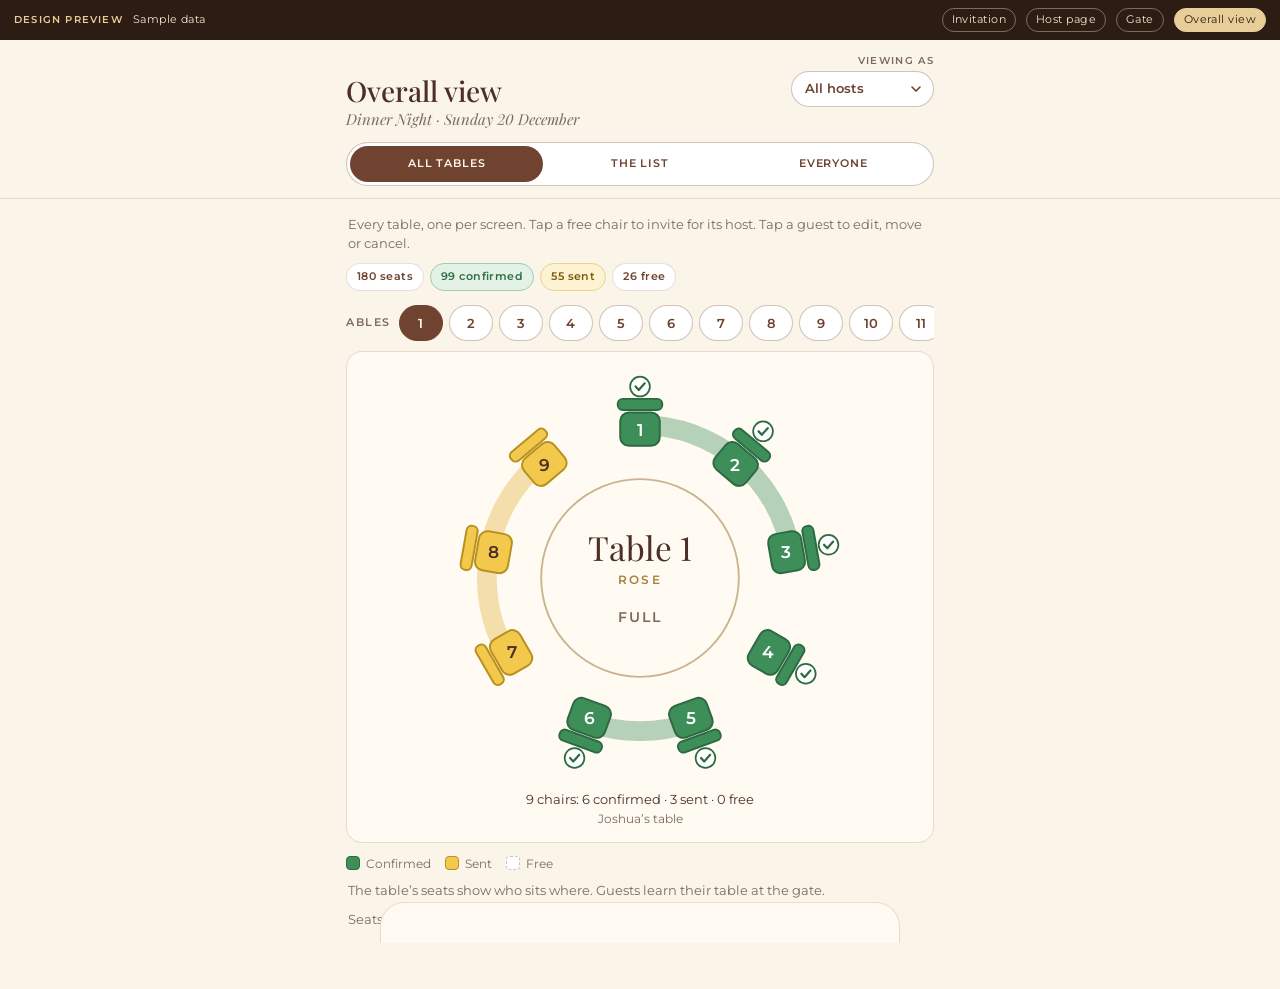
==== admin.html @ 40bae159 "Gate finds guests by code, phone or name; save with no WhatsApp; Directions after confirming Gate - " ====
<!DOCTYPE html>
<html lang="en">
<head>
<meta charset="utf-8">
<meta name="viewport" content="width=device-width,initial-scale=1,viewport-fit=cover">
<meta name="robots" content="noindex">
<meta name="theme-color" content="#fbf4e8">
<title>Overall view · Dinner Night</title>
<link rel="icon" href="./icon.svg" type="image/svg+xml">
<link rel="preconnect" href="https://fonts.googleapis.com">
<link rel="preconnect" href="https://fonts.gstatic.com" crossorigin>
<link href="https://fonts.googleapis.com/css2?family=Playfair+Display:ital,wght@0,400;0,500;1,400&family=Montserrat:wght@400;500;600&display=swap" rel="stylesheet">
<link rel="stylesheet" href="./staff.css?v=27">
<link rel="stylesheet" href="./app.css?v=27">
</head>
<body>
<div class="preview">
  <b>Design preview</b><span>Sample data</span>
  <span class="spacer"></span>
  <a href="./index.html?review">Invitation</a><a href="./host.html">Host page</a><a href="./gate.html">Gate</a><a href="./admin.html" aria-current="page">Overall view</a>
</div>
<!-- the page itself is drawn by app.js: the same page for a host and for the overall view -->
<div id="app"></div>
<!-- ?v= changes with every update, so a phone never mixes a new page with scripts it kept from before -->
<script>window.MODE='admin';</script>
<script src="./config.js?v=27"></script>
<script src="./api.js?v=27"></script>
<script src="./live.js?v=27"></script>
<script src="./room.js?v=27"></script>
<script src="./demo-data.js?v=27"></script>
<script src="./app.js?v=27"></script>
</body>
</html>
---- staff.css ----
/* Shared look for the host board, the gate and the overall view: the invitation's palette and type */
:root{
  --ivory:#fff8ec;--paper:#fbf4e8;--card:#fffaf2;--cream:#efe2cc;
  --gold:#c9a45e;--gold-deep:#a8823f;--choc:#6f432f;--choc-deep:#4c2f25;--ink:#3d2a22;--soft:#7c6a5f;
  --line:rgba(111,67,47,.16);--line-strong:rgba(111,67,47,.32);
  --sent:#fffaf1;--sent-line:#e3d2b3;--confirmed:#6f432f;--declined:#f6e1c3;--declined-line:#e0b97c;--declined-ink:#7a4f12;
  --arrived:#3e7a4f;--bad:#a3392b;
  --serif:'Playfair Display',Georgia,'Times New Roman',serif;--sans:'Montserrat',Arial,sans-serif;
}
*{box-sizing:border-box}
html{-webkit-text-size-adjust:100%}
body{margin:0;background:var(--paper);color:var(--ink);font-family:var(--sans);font-size:14px;line-height:1.45;-webkit-tap-highlight-color:transparent;font-variant-numeric:lining-nums}
button,input,select{font:inherit}
a{color:inherit}

.live .preview,.live .demo-only{display:none!important}   /* a real page: no design-preview ribbon */
.preview{display:flex;flex-wrap:wrap;align-items:center;gap:6px 10px;padding:8px 14px;background:#2c1c14;color:#f5e6cc;font-size:11px;letter-spacing:.04em}
.preview b{font-weight:600;color:#e7cd98;letter-spacing:.12em;text-transform:uppercase;font-size:10px}
.preview a{color:#f5e6cc;text-decoration:none;border:1px solid rgba(231,205,152,.45);border-radius:999px;padding:3px 9px}
.preview a[aria-current]{background:#e7cd98;color:#2c1c14;border-color:#e7cd98}
.preview select{background:#3a271d;color:#f5e6cc;border:1px solid rgba(231,205,152,.45);border-radius:999px;padding:3px 8px;font-size:11px}
.preview .spacer{flex:1}

.top{position:sticky;top:0;z-index:5;background:rgba(251,244,232,.95);backdrop-filter:blur(8px);-webkit-backdrop-filter:blur(8px);border-bottom:1px solid var(--line)}
.top .in{max-width:620px;margin:0 auto;padding:14px 16px 12px}
h1{margin:0;font-family:var(--serif);font-weight:500;font-size:28px;line-height:1.1;color:var(--choc-deep)}
.sub{margin-top:2px;font-family:var(--serif);font-style:italic;font-size:15px;color:var(--soft)}
.chips{display:flex;flex-wrap:wrap;gap:6px;margin-top:10px}
.chip{font-size:11px;font-weight:600;letter-spacing:.04em;padding:5px 10px;border-radius:999px;background:#fff;border:1px solid var(--line);color:var(--choc);white-space:nowrap}
.chip.warn{background:var(--declined);border-color:var(--declined-line);color:var(--declined-ink)}
.chip.bad{background:#f8e1dc;border-color:#e3a99e;color:var(--bad)}
.chip.ok{background:#e4efe5;border-color:#a9c9b0;color:var(--arrived)}

.wrap{max-width:620px;margin:0 auto;padding:14px 16px 60px}
.card{background:var(--card);border:1px solid var(--line);border-radius:16px;padding:14px;margin-top:14px}
.card-head{display:flex;align-items:baseline;justify-content:space-between;gap:10px}
.card-head h2{margin:0;font-family:var(--serif);font-weight:500;font-size:22px;color:var(--choc-deep)}
.card-head span{font-size:12px;color:var(--soft);text-align:right}
.section-title{margin:26px 0 0;font-family:var(--sans);font-size:11px;font-weight:600;letter-spacing:.18em;text-transform:uppercase;color:var(--choc)}

.btn{min-height:44px;padding:0 18px;border-radius:999px;border:1px solid var(--line-strong);background:#fff;color:var(--choc);font-size:11px;font-weight:600;letter-spacing:.1em;text-transform:uppercase;display:inline-flex;align-items:center;justify-content:center;cursor:pointer;text-decoration:none}
.btn.primary{background:var(--choc);border-color:var(--choc);color:var(--ivory)}
.btn.green{background:var(--arrived);border-color:var(--arrived);color:#fff}
.btn.wide{width:100%}
.btn:disabled{opacity:.4;cursor:default}
.btn:focus-visible,.box:focus-visible{outline:2px solid var(--gold-deep);outline-offset:3px}
.stack{display:grid;gap:10px;margin-top:16px}

.veil{position:fixed;inset:0;z-index:20;background:rgba(49,32,24,.45);opacity:0;pointer-events:none;transition:opacity .25s}
.veil.show{opacity:1;pointer-events:auto}
.sheet{position:fixed;left:50%;bottom:0;z-index:21;width:min(100%,520px);max-height:92vh;overflow:auto;transform:translate(-50%,105%);background:var(--card);border:1px solid rgba(214,182,118,.45);border-bottom:0;border-radius:24px 24px 0 0;padding:22px 18px calc(18px + env(safe-area-inset-bottom));box-shadow:0 -20px 60px rgba(49,32,24,.25);transition:transform .4s cubic-bezier(.2,.8,.2,1)}
.sheet.show{transform:translate(-50%,0)}
.sheet:not(.show){box-shadow:none}
.sheet h3{margin:0;font-family:var(--serif);font-weight:500;font-size:26px;color:var(--choc-deep)}
.sheet .meta{margin-top:2px;font-size:12px;color:var(--soft)}
.field{margin-top:14px}
.field label,.field .lab{display:block;font-size:11px;font-weight:600;letter-spacing:.14em;text-transform:uppercase;color:var(--choc)}
.field input{display:block;width:100%;margin-top:6px;min-height:48px;padding:0 14px;border:1px solid var(--line-strong);border-radius:12px;background:#fff;font-size:17px;color:var(--choc-deep);outline:none}
.field input:focus{border-color:var(--gold-deep);box-shadow:0 0 0 3px rgba(197,154,82,.18)}
.err{margin-top:6px;font-size:13px;color:var(--bad)}
.err[hidden]{display:none}
.stepper{display:flex;align-items:center;justify-content:space-between;margin-top:6px;border:1px solid var(--line-strong);border-radius:12px;background:#fff;padding:3px}
.stepper button{width:46px;height:42px;border:0;border-radius:9px;background:rgba(111,67,47,.08);font-size:20px;color:var(--choc);cursor:pointer}
.stepper button:disabled,.stepper button[aria-disabled="true"]{opacity:.35;cursor:default}
.stepper output{font-family:var(--serif);font-size:22px;color:var(--choc-deep)}
.msg{margin-top:14px;padding:12px;border-radius:12px;background:#fff;border:1px dashed var(--line-strong);font-size:13px;line-height:1.5;color:var(--ink);white-space:pre-line}
.msg b{display:block;margin-bottom:4px;font-size:10px;letter-spacing:.14em;text-transform:uppercase;color:var(--soft)}
.banner{margin-top:12px;padding:10px 12px;border-radius:12px;font-size:13px;line-height:1.45}
.banner.bad{background:#f8e1dc;color:var(--bad)}
.banner.warn{background:var(--declined);color:var(--declined-ink)}
.banner.ok{background:#e4efe5;color:var(--arrived)}
.kv{display:grid;grid-template-columns:auto 1fr;gap:4px 12px;margin-top:12px;font-size:13px}
.kv dt{color:var(--soft)}
.kv dd{margin:0;color:var(--choc-deep);font-weight:500}

.toast{position:fixed;left:50%;bottom:24px;z-index:30;transform:translate(-50%,12px);opacity:0;pointer-events:none;padding:10px 16px;border-radius:999px;background:var(--choc-deep);color:var(--ivory);font-size:13px;transition:.25s;max-width:90vw;text-align:center}
.toast.show{opacity:1;transform:translate(-50%,0)}
.legend{display:flex;flex-wrap:wrap;gap:8px 14px;margin-top:12px;font-size:12px;color:var(--soft)}
.legend i{display:inline-block;width:14px;height:14px;border-radius:4px;vertical-align:-2px;margin-right:6px;border:1px solid var(--line-strong)}
@media(prefers-reduced-motion:reduce){.sheet,.veil,.toast{transition:none}}
---- app.css ----
/* The host page and the overall view (app.js draws both). Shared look: staff.css */
[hidden]{display:none!important}
.intro{margin:2px 2px 0;font-size:13px;color:var(--soft)}
/* three views: the tables (named after the host), the list, and everyone */
.tabs{display:grid;grid-template-columns:repeat(3,1fr);margin-top:12px;border:1px solid var(--line-strong);border-radius:999px;padding:3px;background:#fff}
.tabs button{min-height:36px;padding:0 6px;border:0;border-radius:999px;background:transparent;font-size:11px;font-weight:600;letter-spacing:.08em;text-transform:uppercase;color:var(--choc);cursor:pointer;white-space:nowrap;overflow:hidden;text-overflow:ellipsis}
.tabs button[aria-selected="true"]{background:var(--choc);color:var(--ivory)}
.tabs button:focus-visible{outline:2px solid var(--gold-deep);outline-offset:2px}
.sum{display:flex;flex-wrap:wrap;gap:6px;margin-top:10px}
.chip.conf{background:#e3f1e7;border-color:#9fcdb0;color:#2f6f46}
.chip.sent{background:#fdf3d3;border-color:#ecd38a;color:#7a5c0c}
.own{display:flex;align-items:center;gap:12px;margin-top:12px;padding:12px 14px}
.own .t{flex:1;font-size:13px;color:var(--soft)}
.own .t b{display:block;font-family:var(--serif);font-weight:500;font-size:20px;color:var(--choc-deep)}
.own a{font-size:11px;font-weight:600;letter-spacing:.1em;text-transform:uppercase;color:var(--choc);white-space:nowrap}
/* the host's tables, one per screen, side by side: swipe or tap a number */
.pager{position:relative;display:flex;align-items:center;gap:6px;margin-top:14px;overflow-x:auto;scrollbar-width:none}
.pager::-webkit-scrollbar{display:none}
.pager span{flex:none;margin-right:2px;font-size:10.5px;font-weight:600;letter-spacing:.14em;text-transform:uppercase;color:var(--soft)}
.pager button{flex:none;min-width:44px;min-height:36px;padding:0 10px;border-radius:999px;border:1px solid var(--line-strong);background:#fff;font-size:13px;font-weight:600;color:var(--choc);cursor:pointer;font-variant-numeric:lining-nums}
.pager button[aria-current="true"]{background:var(--choc);border-color:var(--choc);color:var(--ivory)}
@media(max-width:360px){.pager span{display:none}}   /* the narrowest phones: five table numbers still fit on one line */
.deck{display:flex;overflow-x:auto;scroll-snap-type:x mandatory;-webkit-overflow-scrolling:touch;scrollbar-width:none;margin:10px -16px 0;overscroll-behavior-x:contain}
.deck::-webkit-scrollbar{display:none}
.slide{flex:0 0 100%;scroll-snap-align:center;scroll-snap-stop:always;padding:0 16px;box-sizing:border-box}
.slide .card{margin-top:0;padding:14px 10px 14px}
.tsvg{display:block;width:100%;max-width:420px;height:auto;margin:2px auto 0}
.tsvg text{font-family:var(--sans);pointer-events:none}
.tsvg .tname{font-family:var(--serif);font-size:27px;fill:var(--choc-deep)}   /* the table number: the most important line */
.tsvg .tno{font-size:9.5px;font-weight:600;letter-spacing:1.8px;fill:var(--gold-deep)}
.tsvg .add rect{fill:var(--choc)}
.tsvg .add text{font-size:12px;font-weight:600;letter-spacing:1px;fill:var(--ivory)}
.tsvg .full{font-size:11px;font-weight:600;letter-spacing:1.5px;fill:var(--soft)}
.tsvg .tablebtn{cursor:pointer}
.tsvg .tablebtn:focus{outline:none}
.tsvg .tablebtn:focus-visible circle{stroke:var(--gold-deep);stroke-width:2.5}
.tsvg .chair{cursor:pointer}
.tsvg .chair:focus{outline:none}
.tsvg .chair:focus-visible .seat{stroke:var(--gold-deep);stroke-width:3}
.tsvg .chair .back,.tsvg .chair .seat{stroke-width:1.6}
.tsvg .chair .cn{font-size:14px;font-weight:600;text-anchor:middle}
/* chairs: free (dashed), kept for another host, sent (yellow), confirmed (green, with a tick), another host's guest */
.chair.free .back,.chair.free .seat{fill:#fff;stroke:#b39f84;stroke-dasharray:4 3}
.chair.free .cn{fill:#8d7a69}
.chair.kept .back,.chair.kept .seat{fill:#f6f0e6;stroke:#d8cab6;stroke-dasharray:4 3}
.chair.kept .cn{fill:#b5a594}
.chair.sent .back,.chair.sent .seat{fill:#f2c94c;stroke:#b8901e}
.chair.sent .cn{fill:#4c2f25}
.chair.conf .back,.chair.conf .seat{fill:#3e8e5a;stroke:#2c6b42}
.chair.conf .cn{fill:#fff}
.chair.you .seat,.chair.you .back{stroke:#c9a45e;stroke-width:2.6}
.chair.other .back,.chair.other .seat{fill:#e4dacb;stroke:#c9b9a2}
.chair.other .cn{fill:#8b7b6d}
.tline{margin:2px 0 0;text-align:center;font-size:13px;color:var(--choc-deep)}
.tline small{display:block;margin-top:2px;font-size:11.5px;color:var(--soft)}
.nw{white-space:nowrap}
.legend .conf{background:#3e8e5a;border-color:#2c6b42}
.legend .sent{background:#f2c94c;border-color:#b8901e}
.legend .open{background:#fff;border-style:dashed}
.legend .other{background:#e4dacb;border-color:#c9b9a2}
.note{margin:10px 2px 0;font-size:12.5px;line-height:1.5;color:var(--soft)}
/* the sheets: invite, a chair's details, Edit only, Reassign, Cancel */
.seg{display:grid;grid-template-columns:repeat(4,1fr);gap:8px;margin-top:8px}
.seg button{min-height:50px;border-radius:12px;border:1px solid var(--line-strong);background:#fff;font-family:var(--serif);font-size:24px;color:var(--choc-deep);cursor:pointer}
.seg button[aria-pressed="true"]{background:var(--choc);border-color:var(--choc);color:var(--ivory)}
.seg button:disabled,.seg button[aria-disabled="true"]{opacity:.28;cursor:default}
.phone-row{display:flex;gap:8px;align-items:flex-end}
.phone-row input{flex:1;min-width:0}
.phone-row .btn{flex:none;min-height:48px;padding:0 14px}
.hint{margin:6px 0 0;font-size:12.5px;line-height:1.45;color:var(--soft)}
.hint.warn{color:var(--declined-ink);font-weight:500}
.hint.bad{color:var(--bad);font-weight:500}
.kv dd a{color:var(--choc);font-weight:600}
.pair{display:grid;grid-template-columns:1fr 1fr;gap:10px;margin-top:16px}
.pair .btn{min-height:50px}
.linkrow{display:flex;flex-wrap:wrap;justify-content:space-between;gap:6px 14px;margin-top:14px}
.linkbtn{border:0;background:none;padding:8px 0;font:inherit;font-size:13px;font-weight:600;color:var(--choc);text-decoration:underline;cursor:pointer}
a.linkbtn{display:inline-block}
.linkbtn.danger{color:var(--bad)}
.btn.danger{background:var(--bad);border-color:var(--bad);color:#fff}
.sheet .big{margin-top:10px;font-family:var(--serif);font-size:44px;line-height:1;color:var(--choc-deep);font-variant-numeric:lining-nums}
/* everyone: the whole room (to look at), then the numbers */
#map{display:block;width:100%;height:auto;margin-top:6px}
#map .tbl{cursor:pointer}
#map .tbl:focus{outline:none}
#map .tbl:focus-visible circle.t{stroke:var(--gold-deep);stroke-width:2}
#map text{font-family:var(--sans)}
.total{text-align:center}
.ring{display:block;width:190px;height:190px;margin:4px auto 0}
.ring text{font-family:var(--serif);font-variant-numeric:lining-nums}
.total .line{margin:6px 0 0;font-size:13px;color:var(--soft)}
.total .when{margin:10px auto 0;display:inline-block;padding:6px 12px;border-radius:999px;background:var(--cream);font-size:12px;font-weight:600;letter-spacing:.04em;color:var(--choc)}
.bar{display:flex;height:8px;margin-top:12px;border-radius:999px;background:var(--cream);overflow:hidden}
.bar i{display:block;height:100%}
.bar .c{background:#3e8e5a}
.bar .w{background:#f2c94c}
.rows{list-style:none;margin:6px 0 0;padding:0}
.rows li{padding:11px 0;border-top:1px solid var(--line)}
.rows .top2{display:flex;align-items:baseline;justify-content:space-between;gap:10px}
.rows b{font-family:var(--serif);font-weight:500;font-size:19px;color:var(--choc-deep)}
.rows .you{margin-left:6px;padding:2px 7px;border-radius:999px;background:var(--choc);color:var(--ivory);font-family:var(--sans);font-size:9.5px;font-weight:600;letter-spacing:.12em;text-transform:uppercase;vertical-align:3px}
.rows .num{font-size:13px;color:var(--choc-deep);font-variant-numeric:lining-nums tabular-nums;white-space:nowrap}
.rows .num span{color:var(--soft)}
.rows .bar{margin-top:7px;height:7px}
.rows small{display:block;margin-top:5px;font-size:11.5px;color:var(--soft)}
.legend .l{background:var(--cream);border-color:var(--cream)}
.tlist{list-style:none;margin:12px 0 0;padding:0}
.tlist li{padding:9px 0;border-top:1px solid var(--line);font-size:13px;color:var(--choc-deep)}
.tlist li small{display:block;font-size:11.5px;color:var(--soft)}
.away li{padding:0}
.away button{display:block;width:100%;padding:10px 0;border:0;background:none;text-align:left;font:inherit;font-size:13px;color:var(--choc-deep);cursor:pointer}
.away b{font-family:var(--serif);font-weight:500;font-size:19px;margin-right:4px}
/* the overall view: whose page it shows, in the header */
.head{display:flex;align-items:flex-end;justify-content:space-between;gap:12px}
.head h1{min-width:0}
.as{flex:none;display:flex;flex-direction:column;align-items:flex-end;gap:3px;font-size:9.5px;font-weight:600;letter-spacing:.14em;text-transform:uppercase;color:var(--soft)}
.as select{min-height:36px;max-width:44vw;padding:0 30px 0 13px;border:1px solid var(--line-strong);border-radius:999px;background:#fff url("data:image/svg+xml,%3Csvg xmlns='http://www.w3.org/2000/svg' width='10' height='6'%3E%3Cpath d='M1 1l4 4 4-4' fill='none' stroke='%236f432f' stroke-width='1.6' stroke-linecap='round'/%3E%3C/svg%3E") no-repeat right 12px center;-webkit-appearance:none;appearance:none;font-size:13px;font-weight:600;letter-spacing:0;text-transform:none;color:var(--choc);cursor:pointer;text-overflow:ellipsis}
.as select:focus-visible{outline:2px solid var(--gold-deep);outline-offset:2px}
/* the list: find, show, download or share */
.find{display:block;width:100%;margin-top:12px;min-height:46px;padding:0 16px;border:1px solid var(--line-strong);border-radius:999px;background:#fff;font-size:16px;color:var(--choc-deep);outline:none;-webkit-appearance:none;appearance:none}
.find:focus{border-color:var(--gold-deep);box-shadow:0 0 0 3px rgba(197,154,82,.18)}
.mode{display:inline-flex;margin-top:10px;border:1px solid var(--line-strong);border-radius:999px;padding:3px;background:#fff}
.mode button{min-height:34px;padding:0 13px;border:0;border-radius:999px;background:transparent;font-size:11px;font-weight:600;letter-spacing:.08em;text-transform:uppercase;color:var(--choc);cursor:pointer;white-space:nowrap}
.mode button[aria-pressed="true"]{background:var(--choc);color:var(--ivory)}
.mode button:focus-visible{outline:2px solid var(--gold-deep);outline-offset:2px}
.lsum{margin:10px 2px 0;font-size:12.5px;color:var(--soft)}
.ltools{display:grid;grid-template-columns:1fr 1fr;gap:10px;margin-top:10px}
.glist{list-style:none;margin:6px 0 0;padding:0}
.glist li{border-top:1px solid var(--line)}
.glist li:first-child{border-top:0}
.glist button{display:flex;align-items:center;gap:12px;width:100%;padding:11px 0;border:0;background:none;text-align:left;font:inherit;color:var(--choc-deep);cursor:pointer}
.glist .no{flex:none;min-width:46px;font-family:var(--serif);font-size:24px;line-height:1;font-variant-numeric:lining-nums tabular-nums}
.glist .d{flex:1;min-width:0;font-size:13px}
.glist .r1{display:flex;align-items:center;justify-content:space-between;gap:8px}
.glist .d b{flex:1;min-width:0;font-weight:600;overflow:hidden;text-overflow:ellipsis;white-space:nowrap}
.glist .d small{display:block;margin-top:2px;font-size:11.5px;color:var(--soft)}
.glist .st{flex:none;padding:3px 8px;border-radius:999px;border:1px solid;font-size:9.5px;font-weight:600;letter-spacing:.08em;text-transform:uppercase;white-space:nowrap}
.st.conf{background:#e3f1e7;border-color:#9fcdb0;color:#2f6f46}
.st.sent{background:#fdf3d3;border-color:#ecd38a;color:#7a5c0c}
.st.gone{background:#f3eee6;border-color:#d8cab6;color:#8b7b6d}
.st.fam{background:#fbf1dc;border-color:#d9bd84;color:var(--gold-deep)}
.empty{margin:4px 0 0;padding:14px 0 4px;font-size:13px;color:var(--soft)}
/* everyone, in the overall view: by host, to follow up, the links */
.legend .confirmed{background:#3e8e5a;border-color:#2c6b42}
.legend .arrived{background:#2f6690;border-color:#24506f}
.tablewrap{overflow-x:auto;-webkit-overflow-scrolling:touch}
table.hosts{width:100%;border-collapse:collapse;margin-top:8px;font-size:13px;font-variant-numeric:lining-nums tabular-nums}
table.hosts th{font-size:11px;font-weight:600;color:var(--soft);text-align:right;padding:6px 3px;border-bottom:1px solid var(--line)}
table.hosts th:first-child,table.hosts td:first-child{text-align:left}
table.hosts td{padding:9px 3px;border-bottom:1px solid var(--line);text-align:right;color:var(--choc-deep)}
table.hosts tr.all td{border-bottom:0;font-weight:600}
.hl{border:0;background:none;padding:0;font:inherit;font-weight:600;color:var(--choc);text-decoration:underline;text-decoration-color:var(--line-strong);text-underline-offset:3px;cursor:pointer}
.issues{list-style:none;margin:8px 0 0;padding:0}
.issues li{padding:10px 0;border-top:1px solid var(--line);font-size:13px;line-height:1.45}
.issues li b{display:block;font-size:10px;font-weight:600;letter-spacing:.14em;text-transform:uppercase;color:var(--choc);margin-bottom:2px}
.issues li.warn b{color:var(--declined-ink)}
.issues .btn{margin:6px 6px 0 0;min-height:34px;padding:0 12px;font-size:11px}
.pick{list-style:none;margin:12px 0 0;padding:0;max-height:52vh;overflow:auto}
.pick li{border-top:1px solid var(--line)}
.pick button{display:flex;width:100%;align-items:baseline;justify-content:space-between;gap:10px;padding:12px 2px;border:0;background:none;text-align:left;cursor:pointer;color:var(--choc-deep);font:inherit}
.pick button b{font-family:var(--serif);font-weight:500;font-size:20px}
.pick button span{font-size:12px;color:var(--soft);text-align:right}
.links{list-style:none;margin:8px 0 0;padding:0}
.links li{display:flex;align-items:center;gap:10px;padding:10px 0;border-top:1px solid var(--line);font-size:13px;color:var(--choc-deep)}
.links li b{flex:1;min-width:0;font-weight:600}
.links li b a{text-decoration:none}
.links li b small{display:block;font-weight:400;font-size:11.5px;color:var(--soft)}
.links .btn{min-height:36px;padding:0 12px;font-size:10.5px}
.copyarea{display:block;width:100%;min-height:42vh;margin-top:12px;padding:10px 12px;border:1px solid var(--line-strong);border-radius:12px;background:#fff;font:inherit;font-size:13px;line-height:1.5;color:var(--ink);resize:vertical}
@media(max-width:360px){.head h1{font-size:24px}.as select{max-width:40vw}}   /* the narrowest phones: the title stays on one line */
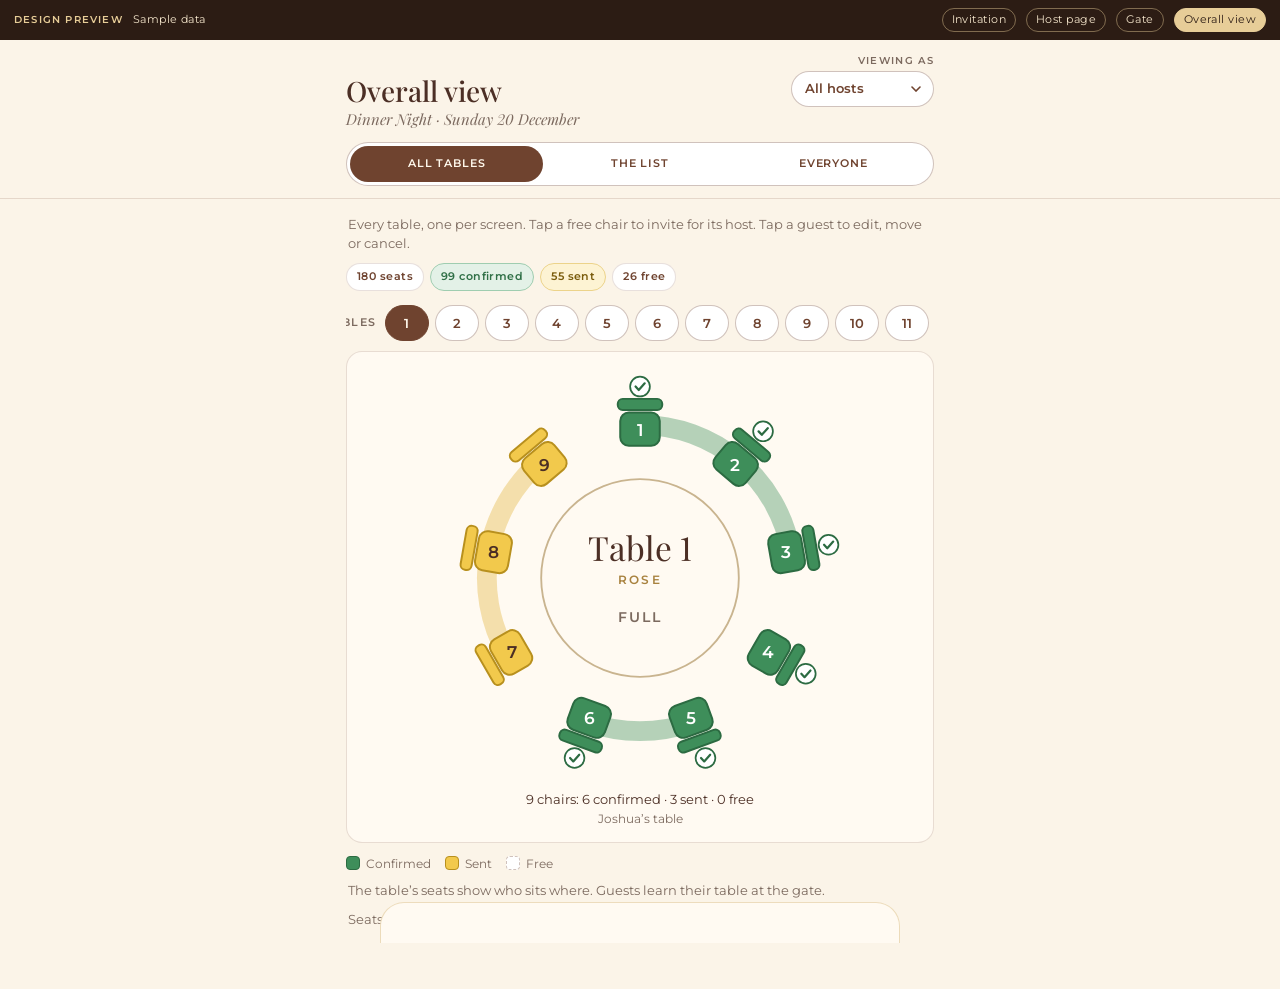
==== commit 77e983d1: "Confirm for them: a host confirms for a guest who can't A guest given only their code in person has " ====
--- a/admin.html
+++ b/admin.html
@@ -10,8 +10,8 @@
 <link rel="preconnect" href="https://fonts.googleapis.com">
 <link rel="preconnect" href="https://fonts.gstatic.com" crossorigin>
 <link href="https://fonts.googleapis.com/css2?family=Playfair+Display:ital,wght@0,400;0,500;1,400&family=Montserrat:wght@400;500;600&display=swap" rel="stylesheet">
-<link rel="stylesheet" href="./staff.css?v=27">
-<link rel="stylesheet" href="./app.css?v=27">
+<link rel="stylesheet" href="./staff.css?v=28">
+<link rel="stylesheet" href="./app.css?v=28">
 </head>
 <body>
 <div class="preview">
@@ -23,11 +23,11 @@
 <div id="app"></div>
 <!-- ?v= changes with every update, so a phone never mixes a new page with scripts it kept from before -->
 <script>window.MODE='admin';</script>
-<script src="./config.js?v=27"></script>
-<script src="./api.js?v=27"></script>
-<script src="./live.js?v=27"></script>
-<script src="./room.js?v=27"></script>
-<script src="./demo-data.js?v=27"></script>
-<script src="./app.js?v=27"></script>
+<script src="./config.js?v=28"></script>
+<script src="./api.js?v=28"></script>
+<script src="./live.js?v=28"></script>
+<script src="./room.js?v=28"></script>
+<script src="./demo-data.js?v=28"></script>
+<script src="./app.js?v=28"></script>
 </body>
 </html>
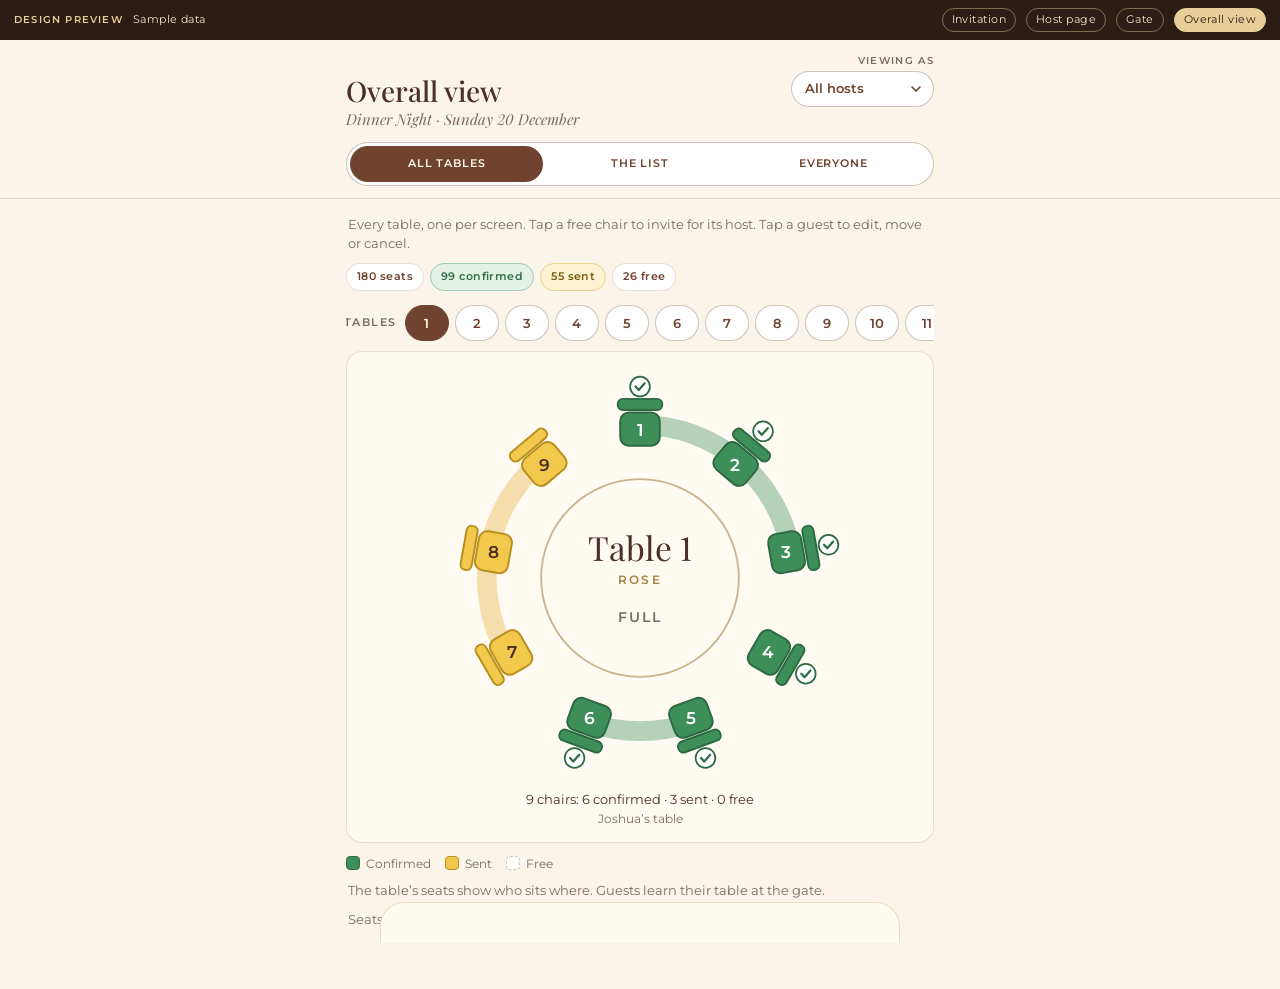
==== commit 9d478b17: "Android: a menu guide when the browser offers no one-tap Add Samsung Internet and some other browser" ====
--- a/admin.html
+++ b/admin.html
@@ -7,11 +7,15 @@
 <meta name="theme-color" content="#fbf4e8">
 <title>Overall view · Dinner Night</title>
 <link rel="icon" href="./icon.svg" type="image/svg+xml">
+<link rel="apple-touch-icon" href="./icon-180.png">
+<meta name="apple-mobile-web-app-capable" content="yes">
+<meta name="apple-mobile-web-app-status-bar-style" content="default">
+<meta name="apple-mobile-web-app-title" content="Overall view">
 <link rel="preconnect" href="https://fonts.googleapis.com">
 <link rel="preconnect" href="https://fonts.gstatic.com" crossorigin>
 <link href="https://fonts.googleapis.com/css2?family=Playfair+Display:ital,wght@0,400;0,500;1,400&family=Montserrat:wght@400;500;600&display=swap" rel="stylesheet">
-<link rel="stylesheet" href="./staff.css?v=28">
-<link rel="stylesheet" href="./app.css?v=28">
+<link rel="stylesheet" href="./staff.css?v=30">
+<link rel="stylesheet" href="./app.css?v=30">
 </head>
 <body>
 <div class="preview">
@@ -23,11 +27,12 @@
 <div id="app"></div>
 <!-- ?v= changes with every update, so a phone never mixes a new page with scripts it kept from before -->
 <script>window.MODE='admin';</script>
-<script src="./config.js?v=28"></script>
-<script src="./api.js?v=28"></script>
-<script src="./live.js?v=28"></script>
-<script src="./room.js?v=28"></script>
-<script src="./demo-data.js?v=28"></script>
-<script src="./app.js?v=28"></script>
+<script src="./config.js?v=30"></script>
+<script src="./api.js?v=30"></script>
+<script src="./live.js?v=30"></script>
+<script src="./room.js?v=30"></script>
+<script src="./demo-data.js?v=30"></script>
+<script src="./app.js?v=30"></script>
+<script src="./install.js?v=30"></script>
 </body>
 </html>
--- a/staff.css
+++ b/staff.css
@@ -78,3 +78,15 @@
 .legend{display:flex;flex-wrap:wrap;gap:8px 14px;margin-top:12px;font-size:12px;color:var(--soft)}
 .legend i{display:inline-block;width:14px;height:14px;border-radius:4px;vertical-align:-2px;margin-right:6px;border:1px solid var(--line-strong)}
 @media(prefers-reduced-motion:reduce){.sheet,.veil,.toast{transition:none}}
+
+/* the invitation to put the page on the home screen: a strip at the foot of the page, until they do or say Not now */
+.install{position:fixed;left:50%;bottom:12px;z-index:15;transform:translateX(-50%);width:min(calc(100% - 24px),560px);display:grid;grid-template-columns:48px 1fr;gap:4px 12px;padding:12px 14px;border-radius:18px;background:#2c1c14;color:#f5e6cc;box-shadow:0 12px 40px rgba(49,32,24,.35)}
+.install img{grid-row:span 2;width:48px;height:48px;border-radius:12px}
+.install .t{font-size:13px;line-height:1.45}
+.install .t b{display:block;font-weight:600;color:#fff8ec}
+.install .t span{display:block;margin-top:2px;color:#e2cfae}
+.install .t span b{display:inline;color:#fff8ec}
+.install .ishare{width:13px;height:16px;vertical-align:-3px;margin:0 1px}
+.install .b{display:flex;gap:8px;margin-top:6px}
+.install .btn{min-height:38px;padding:0 14px;font-size:10.5px;border-color:rgba(231,205,152,.45);background:transparent;color:#f5e6cc}
+.install .btn.primary{background:#e7cd98;border-color:#e7cd98;color:#2c1c14}
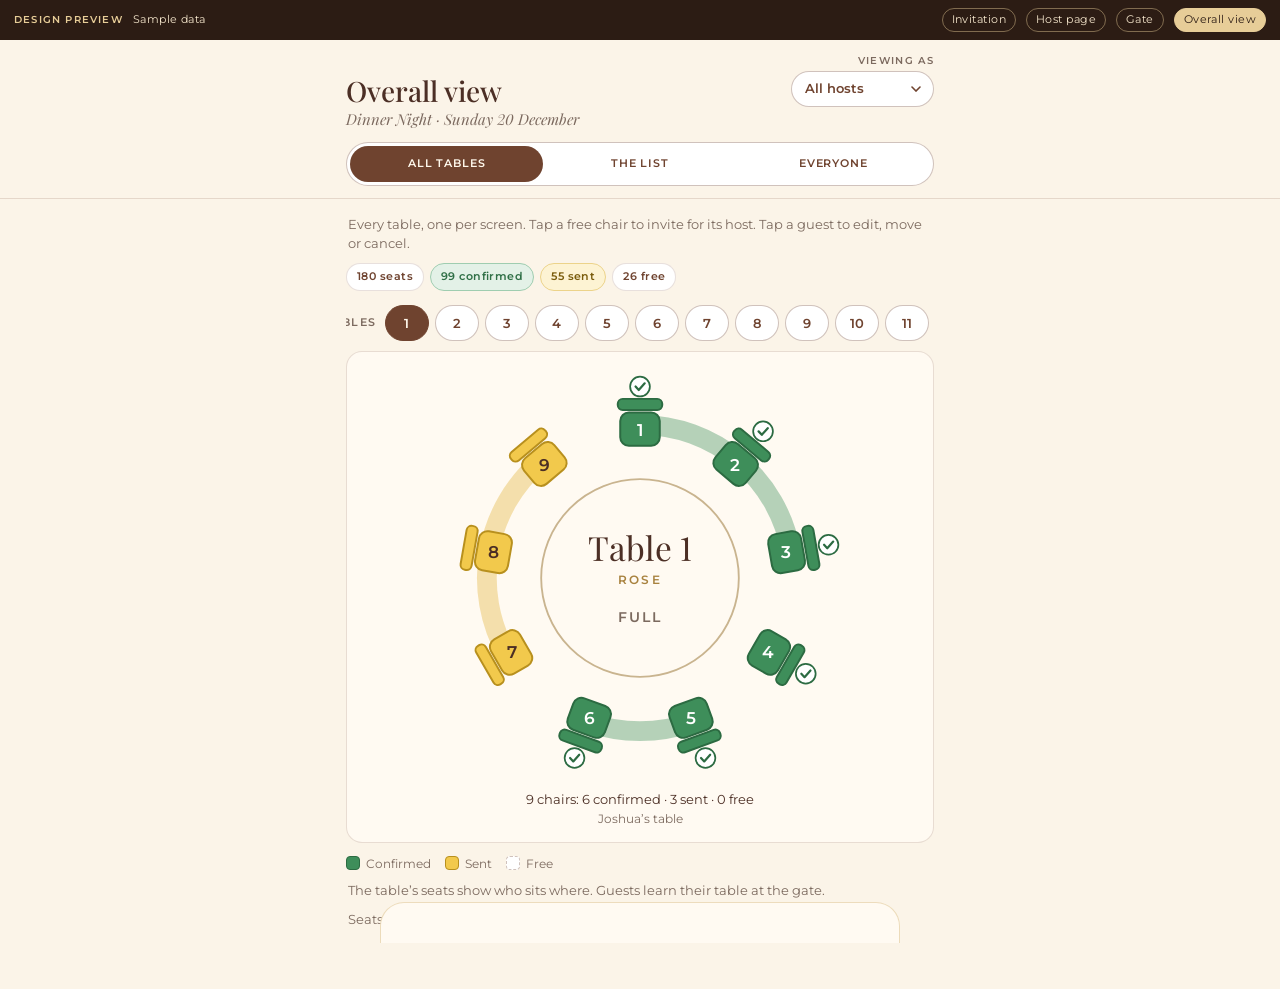
==== commit 36cb3b53: "Android guide: what to do when Play Protect says "Unsafe app blocked" Android sometimes flags the sm" ====
--- a/admin.html
+++ b/admin.html
@@ -14,8 +14,8 @@
 <link rel="preconnect" href="https://fonts.googleapis.com">
 <link rel="preconnect" href="https://fonts.gstatic.com" crossorigin>
 <link href="https://fonts.googleapis.com/css2?family=Playfair+Display:ital,wght@0,400;0,500;1,400&family=Montserrat:wght@400;500;600&display=swap" rel="stylesheet">
-<link rel="stylesheet" href="./staff.css?v=30">
-<link rel="stylesheet" href="./app.css?v=30">
+<link rel="stylesheet" href="./staff.css?v=31">
+<link rel="stylesheet" href="./app.css?v=31">
 </head>
 <body>
 <div class="preview">
@@ -27,12 +27,12 @@
 <div id="app"></div>
 <!-- ?v= changes with every update, so a phone never mixes a new page with scripts it kept from before -->
 <script>window.MODE='admin';</script>
-<script src="./config.js?v=30"></script>
-<script src="./api.js?v=30"></script>
-<script src="./live.js?v=30"></script>
-<script src="./room.js?v=30"></script>
-<script src="./demo-data.js?v=30"></script>
-<script src="./app.js?v=30"></script>
-<script src="./install.js?v=30"></script>
+<script src="./config.js?v=31"></script>
+<script src="./api.js?v=31"></script>
+<script src="./live.js?v=31"></script>
+<script src="./room.js?v=31"></script>
+<script src="./demo-data.js?v=31"></script>
+<script src="./app.js?v=31"></script>
+<script src="./install.js?v=31"></script>
 </body>
 </html>
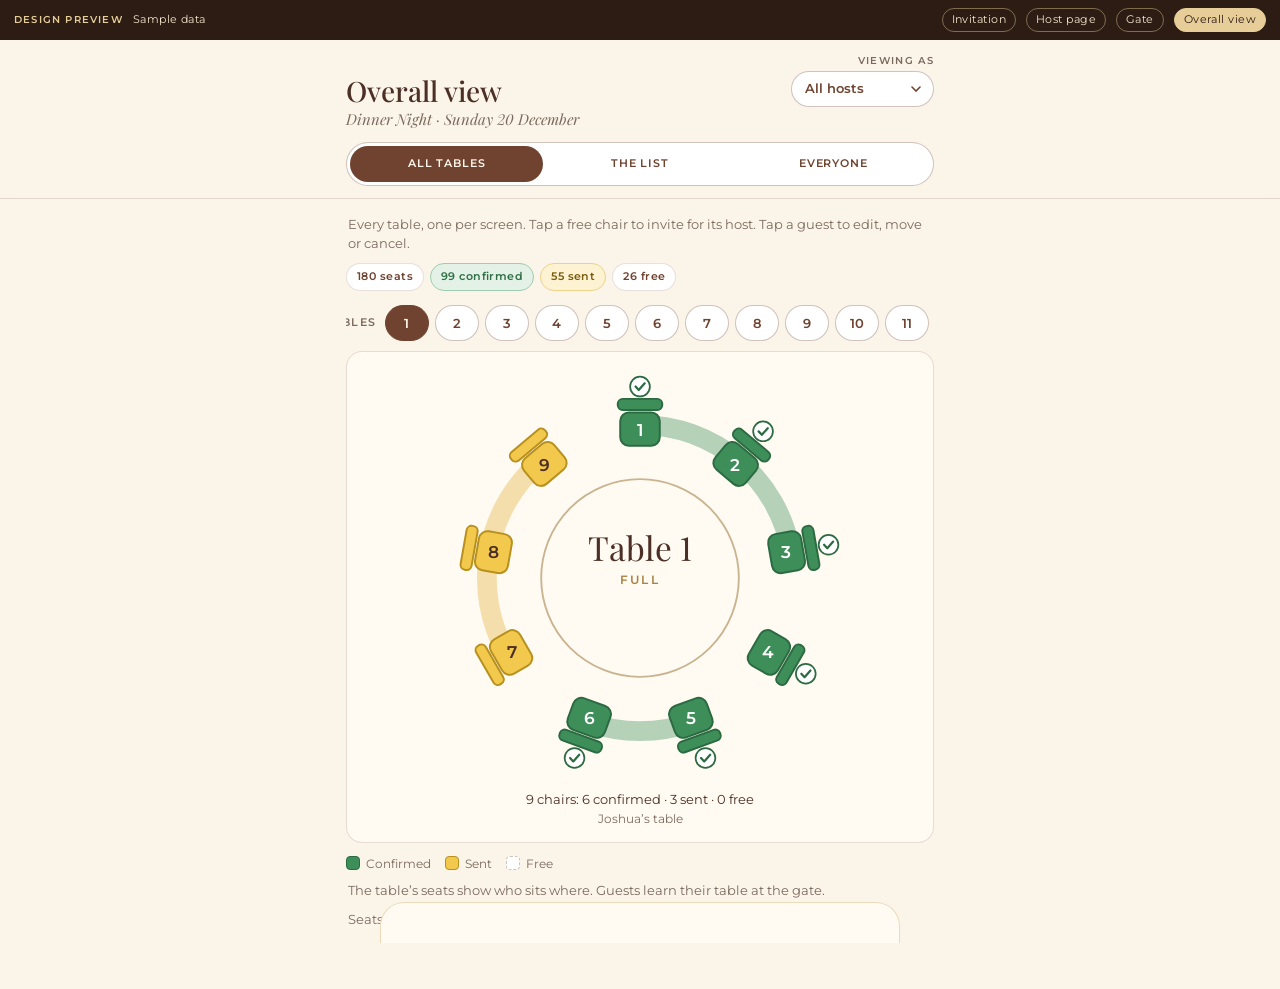
==== commit 02679f6d: "Seats left inside each table; a table set aside under its own name Inside every table, under its num" ====
--- a/admin.html
+++ b/admin.html
@@ -14,8 +14,8 @@
 <link rel="preconnect" href="https://fonts.googleapis.com">
 <link rel="preconnect" href="https://fonts.gstatic.com" crossorigin>
 <link href="https://fonts.googleapis.com/css2?family=Playfair+Display:ital,wght@0,400;0,500;1,400&family=Montserrat:wght@400;500;600&display=swap" rel="stylesheet">
-<link rel="stylesheet" href="./staff.css?v=31">
-<link rel="stylesheet" href="./app.css?v=31">
+<link rel="stylesheet" href="./staff.css?v=32">
+<link rel="stylesheet" href="./app.css?v=32">
 </head>
 <body>
 <div class="preview">
@@ -27,12 +27,12 @@
 <div id="app"></div>
 <!-- ?v= changes with every update, so a phone never mixes a new page with scripts it kept from before -->
 <script>window.MODE='admin';</script>
-<script src="./config.js?v=31"></script>
-<script src="./api.js?v=31"></script>
-<script src="./live.js?v=31"></script>
-<script src="./room.js?v=31"></script>
-<script src="./demo-data.js?v=31"></script>
-<script src="./app.js?v=31"></script>
-<script src="./install.js?v=31"></script>
+<script src="./config.js?v=32"></script>
+<script src="./api.js?v=32"></script>
+<script src="./live.js?v=32"></script>
+<script src="./room.js?v=32"></script>
+<script src="./demo-data.js?v=32"></script>
+<script src="./app.js?v=32"></script>
+<script src="./install.js?v=32"></script>
 </body>
 </html>
--- a/app.css
+++ b/app.css
@@ -27,6 +27,7 @@
 .tsvg{display:block;width:100%;max-width:420px;height:auto;margin:2px auto 0}
 .tsvg text{font-family:var(--sans);pointer-events:none}
 .tsvg .tname{font-family:var(--serif);font-size:27px;fill:var(--choc-deep)}   /* the table number: the most important line */
+.tsvg .tname.long{font-size:21px}   /* a table set aside under a name of its own */
 .tsvg .tno{font-size:9.5px;font-weight:600;letter-spacing:1.8px;fill:var(--gold-deep)}
 .tsvg .add rect{fill:var(--choc)}
 .tsvg .add text{font-size:12px;font-weight:600;letter-spacing:1px;fill:var(--ivory)}
